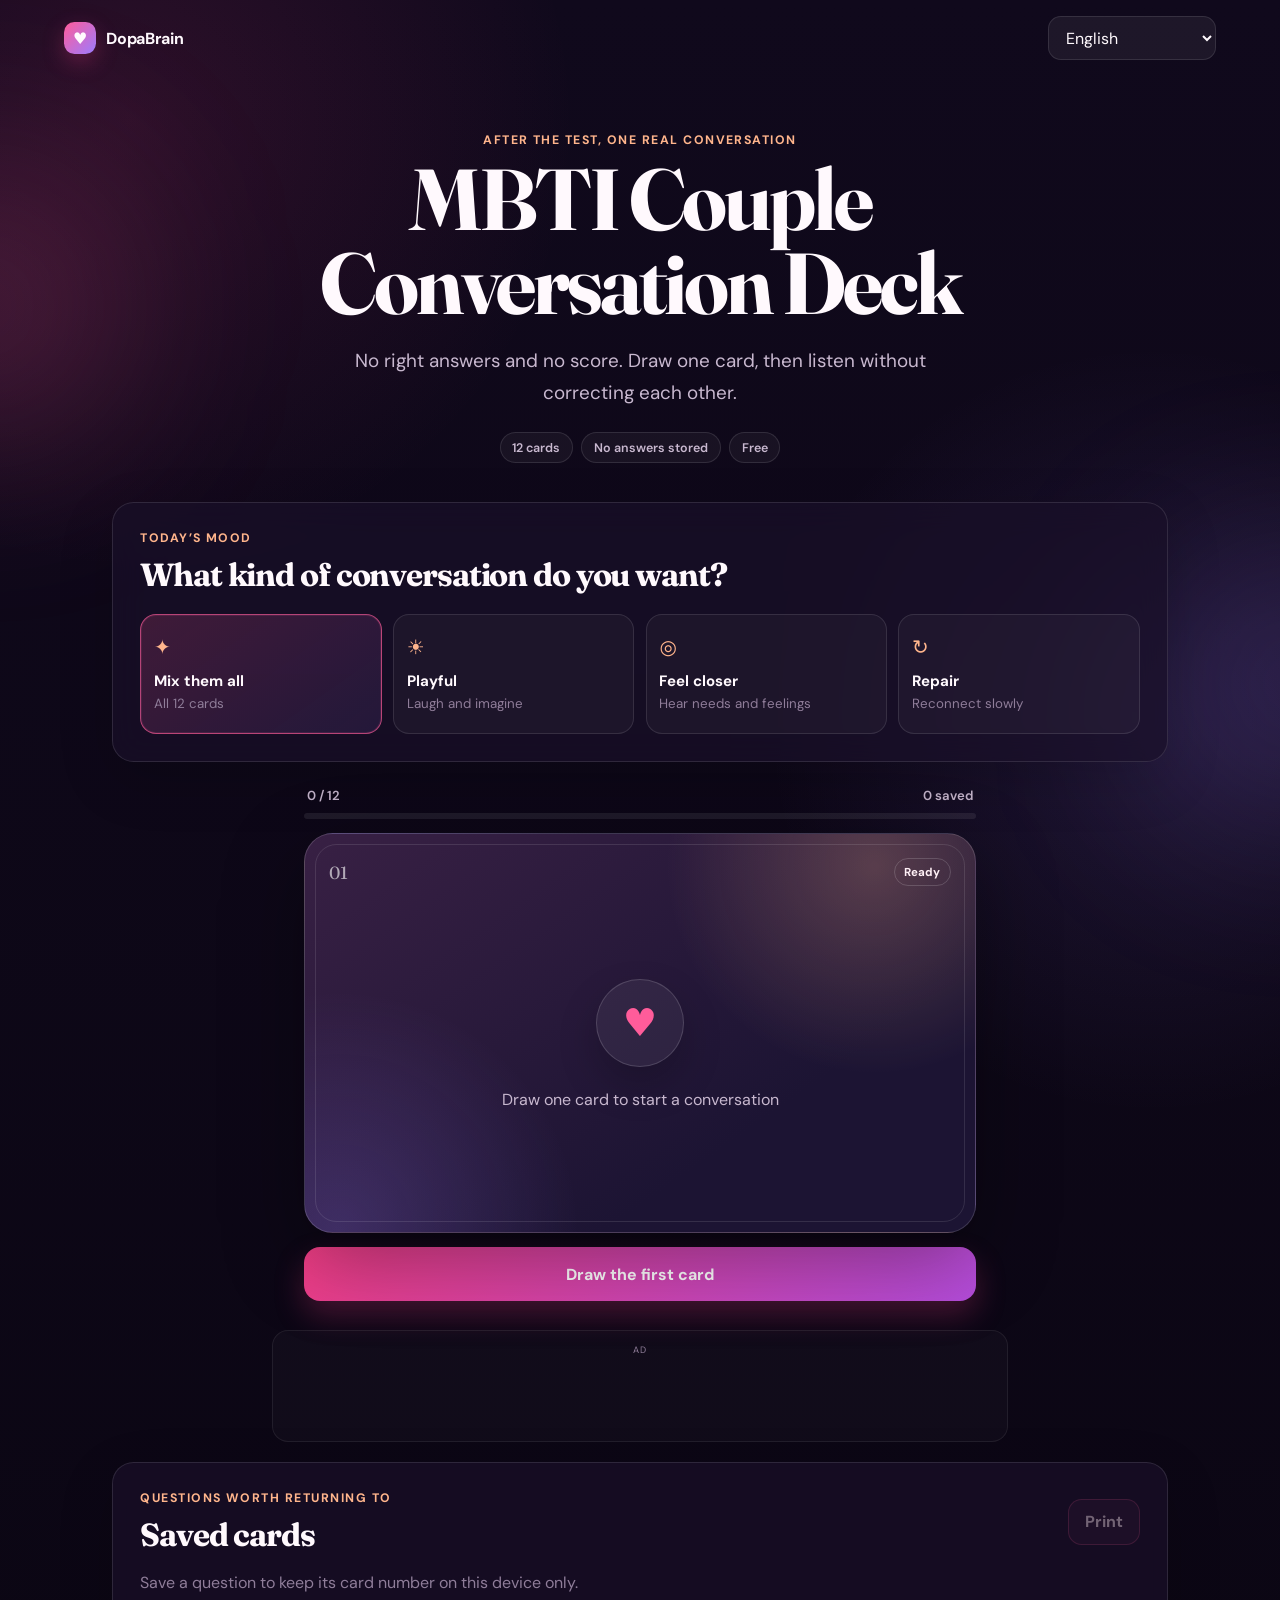
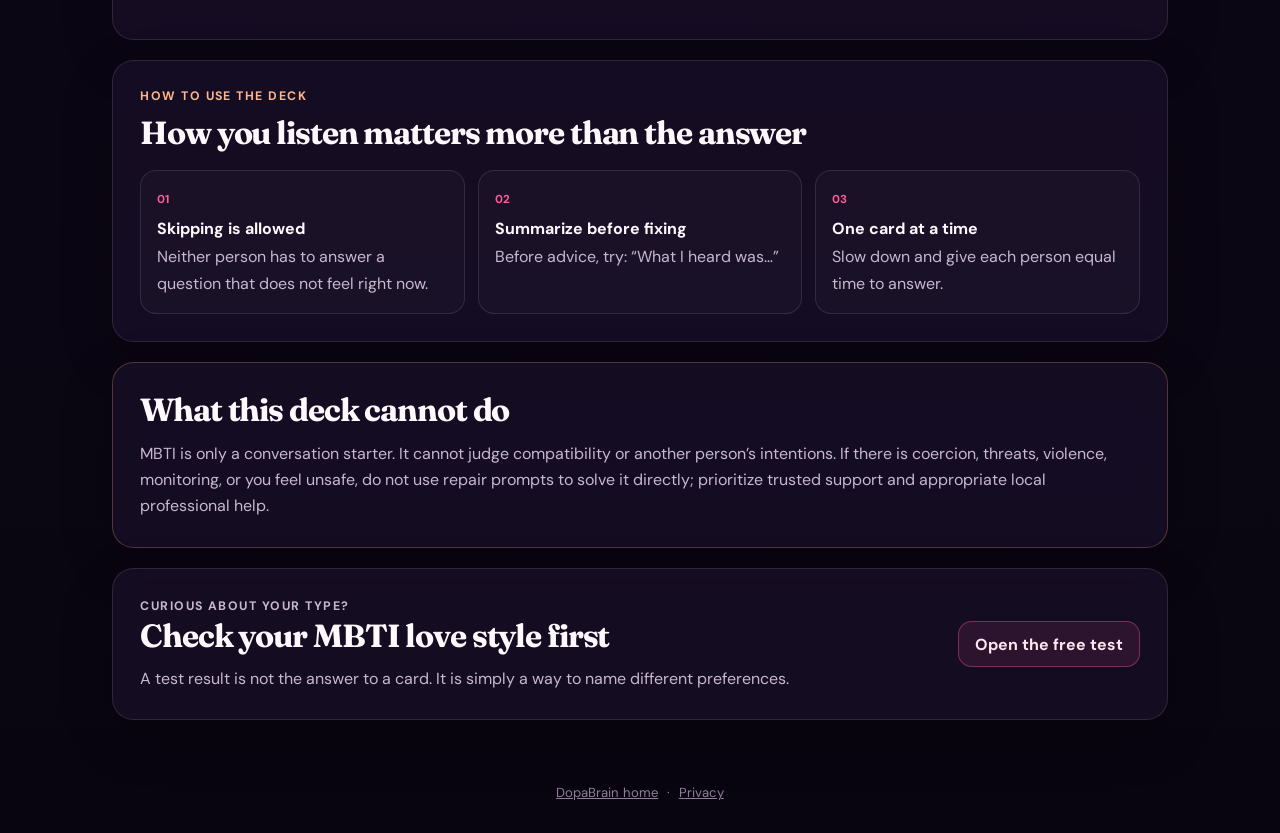
==== deck.html @ a2ca95bc "Add couple conversation card deck" ====
<!DOCTYPE html>
<html lang="ko">
<head>
  <meta charset="UTF-8">
  <meta name="viewport" content="width=device-width,initial-scale=1,viewport-fit=cover">
  <meta name="robots" content="index,follow,max-image-preview:large">
  <title>MBTI 커플 대화 카드 12장 | 무료 Conversation Deck</title>
  <meta name="description" content="커플이 함께 뽑는 무료 대화 카드 12장. 가벼운 질문, 더 가까워지는 질문, 관계 회복 질문을 중복 없이 뽑고 저장·공유·인쇄하세요.">
  <meta name="keywords" content="커플 질문,MBTI 커플,연애 질문,커플 대화 카드,couple questions,conversation cards">
  <meta name="theme-color" content="#190f2d">
  <link rel="canonical" href="https://dopabrain.com/mbti-love/deck.html">
  <link rel="alternate" hreflang="ko" href="https://dopabrain.com/mbti-love/deck.html?lang=ko">
  <link rel="alternate" hreflang="en" href="https://dopabrain.com/mbti-love/deck.html?lang=en">
  <link rel="alternate" hreflang="zh" href="https://dopabrain.com/mbti-love/deck.html?lang=zh">
  <link rel="alternate" hreflang="hi" href="https://dopabrain.com/mbti-love/deck.html?lang=hi">
  <link rel="alternate" hreflang="ru" href="https://dopabrain.com/mbti-love/deck.html?lang=ru">
  <link rel="alternate" hreflang="ja" href="https://dopabrain.com/mbti-love/deck.html?lang=ja">
  <link rel="alternate" hreflang="es" href="https://dopabrain.com/mbti-love/deck.html?lang=es">
  <link rel="alternate" hreflang="pt" href="https://dopabrain.com/mbti-love/deck.html?lang=pt">
  <link rel="alternate" hreflang="id" href="https://dopabrain.com/mbti-love/deck.html?lang=id">
  <link rel="alternate" hreflang="tr" href="https://dopabrain.com/mbti-love/deck.html?lang=tr">
  <link rel="alternate" hreflang="de" href="https://dopabrain.com/mbti-love/deck.html?lang=de">
  <link rel="alternate" hreflang="fr" href="https://dopabrain.com/mbti-love/deck.html?lang=fr">
  <link rel="alternate" hreflang="x-default" href="https://dopabrain.com/mbti-love/deck.html">
  <meta property="og:type" content="website">
  <meta property="og:url" content="https://dopabrain.com/mbti-love/deck.html">
  <meta property="og:title" content="MBTI Couple Conversation Deck">
  <meta property="og:description" content="Draw 12 free couple conversation cards. Save, share, and print the questions worth keeping.">
  <meta property="og:image" content="https://dopabrain.com/mbti-love/og-image.jpg">
  <meta name="twitter:card" content="summary_large_image">
  <meta name="twitter:title" content="MBTI Couple Conversation Deck">
  <meta name="twitter:description" content="12 free conversation cards for couples.">
  <meta name="twitter:image" content="https://dopabrain.com/mbti-love/og-image.jpg">
  <link rel="preconnect" href="https://fonts.googleapis.com">
  <link rel="preconnect" href="https://fonts.gstatic.com" crossorigin>
  <link href="https://fonts.googleapis.com/css2?family=DM+Sans:wght@400;500;600;700&family=Fraunces:opsz,wght@9..144,700;9..144,800&display=swap" rel="stylesheet">
  <link rel="stylesheet" href="css/deck.css">
  <script async src="https://pagead2.googlesyndication.com/pagead/js/adsbygoogle.js?client=ca-pub-3600813755953882" crossorigin="anonymous"></script>
  <script async src="https://www.googletagmanager.com/gtag/js?id=G-J8GSWM40TV"></script>
  <script>window.dataLayer=window.dataLayer||[];function gtag(){dataLayer.push(arguments)}gtag('js',new Date());gtag('config','G-J8GSWM40TV');</script>
  <script type="application/ld+json">
  {
    "@context":"https://schema.org",
    "@type":"WebApplication",
    "name":"MBTI Couple Conversation Deck",
    "url":"https://dopabrain.com/mbti-love/deck.html",
    "applicationCategory":"LifestyleApplication",
    "operatingSystem":"Any",
    "isAccessibleForFree":true,
    "inLanguage":["ko","en","zh","hi","ru","ja","es","pt","id","tr","de","fr"],
    "description":"A private 12-card conversation deck for couples with playful, connection, and repair prompts.",
    "offers":{"@type":"Offer","price":"0","priceCurrency":"USD"},
    "publisher":{"@type":"Organization","name":"DopaBrain","url":"https://dopabrain.com"}
  }
  </script>
  <script type="application/ld+json">
  {
    "@context":"https://schema.org",
    "@type":"FAQPage",
    "mainEntity":[
      {"@type":"Question","name":"Do we need to know both MBTI types?","acceptedAnswer":{"@type":"Answer","text":"No. The deck works without any MBTI result. A type can be carried in only as a conversation starter."}},
      {"@type":"Question","name":"Are our answers stored?","acceptedAnswer":{"@type":"Answer","text":"No answers are requested or sent. Only favorite card numbers can be saved locally in your browser."}},
      {"@type":"Question","name":"Is this relationship advice or a compatibility score?","acceptedAnswer":{"@type":"Answer","text":"No. The cards are optional conversation prompts, not a diagnosis, score, or substitute for professional support."}}
    ]
  }
  </script>
</head>
<body>
  <a class="skip-link" href="#deck-main" data-t="skip">본문으로 건너뛰기</a>
  <div class="ambient ambient-one" aria-hidden="true"></div>
  <div class="ambient ambient-two" aria-hidden="true"></div>

  <header class="topbar">
    <a class="brand" href="/mbti-love/" id="test-link-top">
      <span class="brand-mark" aria-hidden="true">♥</span>
      <span>DopaBrain</span>
    </a>
    <label class="lang-label">
      <span class="sr-only" data-t="language">언어</span>
      <select id="language-select" aria-label="Language">
        <option value="ko">한국어</option>
        <option value="en">English</option>
        <option value="zh">简体中文</option>
        <option value="hi">हिन्दी</option>
        <option value="ru">Русский</option>
        <option value="ja">日本語</option>
        <option value="es">Español</option>
        <option value="pt">Português</option>
        <option value="id">Bahasa Indonesia</option>
        <option value="tr">Türkçe</option>
        <option value="de">Deutsch</option>
        <option value="fr">Français</option>
      </select>
    </label>
  </header>

  <main id="deck-main">
    <section class="hero" aria-labelledby="page-title">
      <p class="eyebrow" data-t="eyebrow">테스트 다음에, 실제 대화 한 장</p>
      <h1 id="page-title" data-t="title">MBTI 커플 대화 카드</h1>
      <p class="hero-sub" data-t="subtitle">정답도 점수도 없습니다. 한 장씩 뽑고, 서로의 답을 고치지 말고 들어보세요.</p>
      <div class="hero-meta">
        <span data-t="metaCards">12장</span>
        <span data-t="metaPrivate">답변 저장 안 함</span>
        <span data-t="metaFree">무료</span>
      </div>
      <div class="type-chip hidden" id="type-chip"></div>
    </section>

    <section class="mode-panel" aria-labelledby="mode-title">
      <div>
        <p class="section-kicker" data-t="chooseKicker">오늘의 분위기</p>
        <h2 id="mode-title" data-t="chooseTitle">어떤 대화를 원하나요?</h2>
      </div>
      <div class="mode-grid" role="radiogroup" aria-label="Conversation mode">
        <button class="mode-btn is-active" type="button" data-mode="all" aria-pressed="true">
          <span aria-hidden="true">✦</span><strong data-t="modeAll">모두 섞기</strong><small data-t="modeAllDesc">12장을 골고루</small>
        </button>
        <button class="mode-btn" type="button" data-mode="playful" aria-pressed="false">
          <span aria-hidden="true">☀</span><strong data-t="modePlayful">가볍게</strong><small data-t="modePlayfulDesc">웃고 상상하기</small>
        </button>
        <button class="mode-btn" type="button" data-mode="connect" aria-pressed="false">
          <span aria-hidden="true">◎</span><strong data-t="modeConnect">더 가까이</strong><small data-t="modeConnectDesc">필요와 마음 듣기</small>
        </button>
        <button class="mode-btn" type="button" data-mode="repair" aria-pressed="false">
          <span aria-hidden="true">↻</span><strong data-t="modeRepair">관계 회복</strong><small data-t="modeRepairDesc">천천히 다시 연결</small>
        </button>
      </div>
    </section>

    <section class="deck-shell" aria-live="polite">
      <div class="deck-progress">
        <span id="progress-label">0 / 12</span>
        <span id="favorite-label">저장 0</span>
      </div>
      <div class="progress-track" aria-hidden="true"><span id="progress-fill"></span></div>

      <article class="conversation-card is-covered" id="conversation-card">
        <div class="card-topline">
          <span class="card-number" id="card-number">01</span>
          <span class="card-mode" id="card-mode" data-t="readyLabel">준비됨</span>
        </div>
        <div class="card-cover" id="card-cover">
          <span class="cover-heart" aria-hidden="true">♥</span>
          <p data-t="coverText">한 장을 뽑아 대화를 시작하세요</p>
        </div>
        <div class="card-face hidden" id="card-face">
          <p class="card-question" id="card-question"></p>
          <p class="card-note" id="card-note"></p>
        </div>
      </article>

      <div class="primary-actions">
        <button class="primary-btn" id="draw-btn" type="button" data-t="draw">첫 카드 뽑기</button>
        <button class="secondary-btn hidden" id="next-btn" type="button" data-t="next">다음 카드</button>
      </div>
      <div class="card-actions hidden" id="card-actions">
        <button type="button" id="favorite-btn"><span aria-hidden="true">♡</span><span data-t="favorite">저장</span></button>
        <button type="button" id="copy-btn"><span aria-hidden="true">⧉</span><span data-t="copy">복사</span></button>
        <button type="button" id="share-btn"><span aria-hidden="true">↗</span><span data-t="share">공유</span></button>
      </div>
      <button class="restart-btn hidden" id="restart-btn" type="button" data-t="restart">카드 다시 섞기</button>
    </section>

    <aside class="ad-slot" id="deck-ad" aria-label="Sponsored">
      <span class="ad-label">AD</span>
      <ins class="adsbygoogle"
           style="display:block"
           data-ad-client="ca-pub-3600813755953882"
           data-ad-slot="auto"
           data-ad-surface="couple_deck_inline"
           data-ad-format="auto"
           data-full-width-responsive="true"></ins>
    </aside>

    <section class="saved-panel" id="saved-panel" aria-labelledby="saved-title">
      <div class="saved-head">
        <div>
          <p class="section-kicker" data-t="savedKicker">다시 꺼내볼 질문</p>
          <h2 id="saved-title" data-t="savedTitle">저장한 카드</h2>
        </div>
        <button id="print-btn" type="button" disabled data-t="print">인쇄</button>
      </div>
      <p class="empty-saved" id="empty-saved" data-t="savedEmpty">마음에 남는 질문을 저장하면 이 기기에만 보관됩니다.</p>
      <ol class="saved-list" id="saved-list"></ol>
    </section>

    <section class="guide-panel">
      <p class="section-kicker" data-t="guideKicker">카드를 잘 쓰는 법</p>
      <h2 data-t="guideTitle">대답보다 듣는 방식이 더 중요해요</h2>
      <div class="guide-grid">
        <div><span>01</span><h3 data-t="guideOneTitle">건너뛰어도 됩니다</h3><p data-t="guideOneText">지금 맞지 않는 질문에는 답하지 않아도 됩니다.</p></div>
        <div><span>02</span><h3 data-t="guideTwoTitle">고치지 말고 요약하세요</h3><p data-t="guideTwoText">조언하기 전에 “내가 들은 건…”으로 확인해 보세요.</p></div>
        <div><span>03</span><h3 data-t="guideThreeTitle">한 번에 한 장만</h3><p data-t="guideThreeText">속도를 늦추고 답할 시간을 똑같이 나누세요.</p></div>
      </div>
    </section>

    <section class="boundary-note">
      <h2 data-t="boundaryTitle">이 덱의 경계</h2>
      <p data-t="boundaryText">MBTI는 대화의 출발점일 뿐, 관계의 적합성이나 상대의 의도를 판정하지 않습니다. 강요·위협·폭력·감시가 있거나 안전하지 않다면 회복 질문으로 직접 해결하려 하지 말고 신뢰할 수 있는 지원과 지역의 전문 도움을 우선하세요.</p>
    </section>

    <section class="test-cta">
      <div>
        <p class="section-kicker" data-t="testKicker">아직 내 유형이 궁금하다면</p>
        <h2 data-t="testTitle">MBTI 연애 스타일을 먼저 확인하세요</h2>
        <p data-t="testText">테스트 결과는 카드의 정답이 아니라, 서로 다른 선호를 말해 보는 출발점입니다.</p>
      </div>
      <a href="/mbti-love/" id="test-link-bottom" data-t="testAction">무료 테스트 열기</a>
    </section>
  </main>

  <footer>
    <a href="/portal/" data-t="home">DopaBrain 홈</a>
    <span>·</span>
    <a href="/portal/privacy-policy.html" data-t="privacy">개인정보처리방침</a>
  </footer>

  <div class="toast" id="toast" role="status" aria-live="polite"></div>
  <script src="js/deck.js"></script>
  <script>
  if ('serviceWorker' in navigator) {
    navigator.serviceWorker.register('sw.js').catch(function () {});
  }
  </script>
</body>
</html>
---- css/deck.css ----
:root {
  color-scheme: dark;
  --bg: #10091c;
  --bg-deep: #090510;
  --panel: rgba(31, 20, 49, 0.86);
  --panel-solid: #211632;
  --text: #fff9fd;
  --muted: #c8b8cf;
  --dim: #8f7d99;
  --pink: #ff5c9a;
  --pink-strong: #ef3d84;
  --peach: #ffb58c;
  --violet: #9c7cff;
  --line: rgba(255, 255, 255, 0.11);
  --shadow: 0 28px 80px rgba(0, 0, 0, 0.34);
  font-family: "DM Sans", system-ui, -apple-system, BlinkMacSystemFont, sans-serif;
}

* { box-sizing: border-box; }
html { scroll-behavior: smooth; }
body {
  min-height: 100vh;
  margin: 0;
  background:
    radial-gradient(circle at 10% 5%, rgba(239, 61, 132, 0.13), transparent 28rem),
    radial-gradient(circle at 90% 30%, rgba(156, 124, 255, 0.12), transparent 24rem),
    linear-gradient(180deg, var(--bg), var(--bg-deep));
  color: var(--text);
  overflow-x: hidden;
}
button, select, a { font: inherit; }
button, a { -webkit-tap-highlight-color: transparent; }
button { color: inherit; }
a { color: inherit; }

.ambient {
  position: fixed;
  width: 18rem;
  height: 18rem;
  border-radius: 50%;
  filter: blur(90px);
  pointer-events: none;
  z-index: -1;
}
.ambient-one { top: 18%; left: -10rem; background: rgba(255, 92, 154, 0.2); }
.ambient-two { right: -10rem; bottom: 8%; background: rgba(156, 124, 255, 0.18); }

.skip-link {
  position: fixed;
  top: -5rem;
  left: 1rem;
  z-index: 100;
  padding: .75rem 1rem;
  border-radius: .75rem;
  background: #fff;
  color: #111;
}
.skip-link:focus { top: 1rem; }
.sr-only {
  position: absolute;
  width: 1px;
  height: 1px;
  padding: 0;
  margin: -1px;
  overflow: hidden;
  clip: rect(0, 0, 0, 0);
  white-space: nowrap;
  border: 0;
}
.hidden { display: none !important; }

.topbar {
  width: min(72rem, calc(100% - 2rem));
  margin: 0 auto;
  min-height: 4.75rem;
  display: flex;
  align-items: center;
  justify-content: space-between;
}
.brand {
  display: inline-flex;
  align-items: center;
  gap: .65rem;
  text-decoration: none;
  font-weight: 700;
  letter-spacing: -.02em;
}
.brand-mark {
  display: grid;
  place-items: center;
  width: 2rem;
  height: 2rem;
  border-radius: .65rem;
  background: linear-gradient(135deg, var(--pink), var(--violet));
  box-shadow: 0 8px 22px rgba(239, 61, 132, .28);
}
.lang-label select {
  min-height: 2.75rem;
  max-width: 10.5rem;
  padding: 0 2.3rem 0 .8rem;
  border: 1px solid var(--line);
  border-radius: .8rem;
  background: rgba(255,255,255,.06);
  color: var(--text);
}
.lang-label option { color: #111; }

main {
  width: min(66rem, calc(100% - 2rem));
  margin: 0 auto;
  padding-bottom: 4rem;
}
.hero {
  max-width: 48rem;
  margin: 3.5rem auto 2.4rem;
  text-align: center;
}
.eyebrow, .section-kicker {
  margin: 0 0 .55rem;
  color: var(--peach);
  font-size: .77rem;
  font-weight: 700;
  letter-spacing: .12em;
  text-transform: uppercase;
}
h1, h2 {
  font-family: "Fraunces", Georgia, serif;
  letter-spacing: -.035em;
}
h1 {
  margin: 0;
  font-size: clamp(2.45rem, 8vw, 5.4rem);
  line-height: .98;
}
.hero-sub {
  max-width: 40rem;
  margin: 1.2rem auto 0;
  color: var(--muted);
  font-size: clamp(1rem, 2.4vw, 1.18rem);
  line-height: 1.7;
}
.hero-meta {
  display: flex;
  flex-wrap: wrap;
  justify-content: center;
  gap: .55rem;
  margin-top: 1.4rem;
}
.hero-meta span, .type-chip {
  padding: .42rem .72rem;
  border: 1px solid var(--line);
  border-radius: 999px;
  background: rgba(255,255,255,.045);
  color: var(--muted);
  font-size: .78rem;
  font-weight: 600;
}
.type-chip {
  display: inline-flex;
  margin-top: .75rem;
  color: #ffe4ef;
  border-color: rgba(255,92,154,.35);
  background: rgba(255,92,154,.1);
}

.mode-panel, .saved-panel, .guide-panel, .boundary-note, .test-cta {
  margin-top: 1.25rem;
  padding: clamp(1.1rem, 3vw, 1.7rem);
  border: 1px solid var(--line);
  border-radius: 1.35rem;
  background: rgba(26, 16, 41, .72);
  box-shadow: 0 18px 55px rgba(0,0,0,.16);
  backdrop-filter: blur(16px);
}
.mode-panel h2, .saved-panel h2, .guide-panel h2, .boundary-note h2, .test-cta h2 {
  margin: 0;
  font-size: clamp(1.45rem, 4vw, 2rem);
}
.mode-grid {
  display: grid;
  grid-template-columns: repeat(4, 1fr);
  gap: .7rem;
  margin-top: 1.25rem;
}
.mode-btn {
  min-height: 7.5rem;
  padding: 1rem .8rem;
  border: 1px solid var(--line);
  border-radius: 1rem;
  background: rgba(255,255,255,.035);
  cursor: pointer;
  text-align: left;
  transition: transform .18s ease, border-color .18s ease, background .18s ease;
}
.mode-btn:hover { transform: translateY(-2px); border-color: rgba(255,181,140,.4); }
.mode-btn.is-active {
  border-color: rgba(255,92,154,.65);
  background: linear-gradient(145deg, rgba(255,92,154,.18), rgba(156,124,255,.1));
  box-shadow: inset 0 0 0 1px rgba(255,92,154,.12);
}
.mode-btn > span { display: block; color: var(--peach); font-size: 1.25rem; }
.mode-btn strong { display: block; margin-top: .65rem; font-size: .94rem; }
.mode-btn small { display: block; margin-top: .28rem; color: var(--dim); line-height: 1.35; }

.deck-shell {
  width: min(42rem, 100%);
  margin: 1.6rem auto 0;
}
.deck-progress {
  display: flex;
  justify-content: space-between;
  margin: 0 .2rem .55rem;
  color: var(--muted);
  font-size: .82rem;
  font-weight: 600;
}
.progress-track {
  height: .34rem;
  margin-bottom: .9rem;
  overflow: hidden;
  border-radius: 999px;
  background: rgba(255,255,255,.08);
}
.progress-track span {
  display: block;
  width: 0;
  height: 100%;
  border-radius: inherit;
  background: linear-gradient(90deg, var(--pink), var(--peach));
  transition: width .3s ease;
}
.conversation-card {
  position: relative;
  min-height: 25rem;
  padding: 1.5rem;
  overflow: hidden;
  border: 1px solid rgba(255,255,255,.15);
  border-radius: 1.8rem;
  background:
    radial-gradient(circle at 85% 8%, rgba(255,181,140,.24), transparent 13rem),
    radial-gradient(circle at 5% 100%, rgba(156,124,255,.22), transparent 15rem),
    linear-gradient(145deg, #382044, #1c1433 70%);
  box-shadow: var(--shadow);
}
.conversation-card::before {
  content: "";
  position: absolute;
  inset: .65rem;
  border: 1px solid rgba(255,255,255,.11);
  border-radius: 1.35rem;
  pointer-events: none;
}
.card-topline {
  position: relative;
  z-index: 2;
  display: flex;
  align-items: center;
  justify-content: space-between;
}
.card-number {
  font-family: "Fraunces", serif;
  color: rgba(255,255,255,.62);
  font-size: 1.1rem;
}
.card-mode {
  padding: .35rem .6rem;
  border: 1px solid rgba(255,255,255,.16);
  border-radius: 999px;
  color: #fff0f6;
  font-size: .72rem;
  font-weight: 700;
}
.card-cover, .card-face {
  position: relative;
  z-index: 1;
  min-height: 20rem;
  display: flex;
  flex-direction: column;
  align-items: center;
  justify-content: center;
  text-align: center;
}
.cover-heart {
  display: grid;
  place-items: center;
  width: 5.5rem;
  height: 5.5rem;
  border: 1px solid rgba(255,255,255,.15);
  border-radius: 50%;
  background: rgba(255,255,255,.06);
  color: var(--pink);
  font-size: 2.4rem;
  box-shadow: 0 18px 40px rgba(0,0,0,.2);
}
.card-cover p {
  max-width: 18rem;
  margin: 1.3rem 0 0;
  color: var(--muted);
  line-height: 1.55;
}
.card-question {
  max-width: 33rem;
  margin: 0;
  font-family: "Fraunces", Georgia, serif;
  font-size: clamp(1.75rem, 5.4vw, 2.7rem);
  font-weight: 700;
  line-height: 1.25;
  letter-spacing: -.025em;
}
.card-note {
  max-width: 27rem;
  margin: 1.5rem 0 0;
  color: var(--muted);
  font-size: .92rem;
  line-height: 1.6;
}
.conversation-card.card-enter { animation: cardIn .34s ease both; }
@keyframes cardIn {
  from { opacity: .35; transform: translateY(12px) rotate(.5deg); }
  to { opacity: 1; transform: none; }
}

.primary-actions {
  display: grid;
  grid-template-columns: 1fr 1fr;
  gap: .7rem;
  margin-top: .9rem;
}
.primary-btn, .secondary-btn, .restart-btn {
  min-height: 3.35rem;
  border-radius: 1rem;
  cursor: pointer;
  font-weight: 700;
}
.primary-btn {
  grid-column: 1 / -1;
  border: 0;
  background: linear-gradient(135deg, var(--pink-strong), #b34cda);
  color: #fff;
  box-shadow: 0 14px 30px rgba(239,61,132,.25);
}
.secondary-btn {
  grid-column: 1 / -1;
  border: 1px solid rgba(255,92,154,.45);
  background: rgba(255,92,154,.1);
}
.card-actions {
  display: grid;
  grid-template-columns: repeat(3, 1fr);
  gap: .55rem;
  margin-top: .65rem;
}
.card-actions button {
  min-height: 3rem;
  border: 1px solid var(--line);
  border-radius: .9rem;
  background: rgba(255,255,255,.045);
  cursor: pointer;
}
.card-actions button span:first-child { margin-right: .25rem; color: var(--peach); }
.card-actions button.is-saved {
  border-color: rgba(255,92,154,.5);
  background: rgba(255,92,154,.12);
}
.restart-btn {
  width: 100%;
  margin-top: .65rem;
  border: 1px solid var(--line);
  background: transparent;
  color: var(--muted);
}
button:focus-visible, a:focus-visible, select:focus-visible {
  outline: 3px solid #ffd0e2;
  outline-offset: 3px;
}

.ad-slot {
  width: min(46rem, 100%);
  min-height: 7rem;
  margin: 1.8rem auto 0;
  padding: .8rem;
  border: 1px solid rgba(255,255,255,.07);
  border-radius: 1rem;
  background: rgba(255,255,255,.025);
  text-align: center;
}
.ad-label {
  display: block;
  margin-bottom: .35rem;
  color: var(--dim);
  font-size: .58rem;
  letter-spacing: .14em;
}

.saved-head, .test-cta {
  display: flex;
  align-items: center;
  justify-content: space-between;
  gap: 1rem;
}
.saved-head button, .test-cta a {
  flex: 0 0 auto;
  min-height: 2.8rem;
  padding: .7rem 1rem;
  border: 1px solid rgba(255,92,154,.38);
  border-radius: .85rem;
  background: rgba(255,92,154,.1);
  color: #ffe5ef;
  text-decoration: none;
  cursor: pointer;
  font-weight: 700;
}
.saved-head button:disabled { opacity: .4; cursor: not-allowed; }
.empty-saved {
  margin: 1rem 0 0;
  color: var(--dim);
  line-height: 1.6;
}
.saved-list {
  display: grid;
  gap: .6rem;
  margin: 1rem 0 0;
  padding: 0;
  list-style: none;
}
.saved-list li {
  display: grid;
  grid-template-columns: auto 1fr auto;
  align-items: center;
  gap: .8rem;
  padding: .85rem;
  border: 1px solid var(--line);
  border-radius: .9rem;
  background: rgba(255,255,255,.03);
}
.saved-index {
  color: var(--peach);
  font-family: "Fraunces", serif;
}
.saved-question { color: var(--muted); line-height: 1.45; }
.saved-remove {
  width: 2.4rem;
  height: 2.4rem;
  border: 0;
  border-radius: 50%;
  background: rgba(255,255,255,.05);
  cursor: pointer;
}

.guide-grid {
  display: grid;
  grid-template-columns: repeat(3, 1fr);
  gap: .8rem;
  margin-top: 1.15rem;
}
.guide-grid > div {
  padding: 1rem;
  border: 1px solid var(--line);
  border-radius: 1rem;
  background: rgba(255,255,255,.025);
}
.guide-grid span { color: var(--pink); font-size: .72rem; font-weight: 700; }
.guide-grid h3 { margin: .6rem 0 .35rem; font-size: 1rem; }
.guide-grid p, .boundary-note p, .test-cta p {
  margin: 0;
  color: var(--muted);
  line-height: 1.65;
}
.boundary-note { border-color: rgba(255,181,140,.25); }
.boundary-note p { margin-top: .7rem; }
.test-cta > div { max-width: 42rem; }
.test-cta p:last-child { margin-top: .65rem; }

footer {
  width: min(66rem, calc(100% - 2rem));
  margin: 0 auto;
  padding: 0 0 2rem;
  display: flex;
  justify-content: center;
  gap: .55rem;
  color: var(--dim);
  font-size: .82rem;
}
.toast {
  position: fixed;
  left: 50%;
  bottom: max(1.2rem, env(safe-area-inset-bottom));
  z-index: 50;
  max-width: calc(100% - 2rem);
  padding: .72rem 1rem;
  border: 1px solid rgba(255,255,255,.16);
  border-radius: 999px;
  background: #2a1b37;
  box-shadow: 0 14px 35px rgba(0,0,0,.35);
  color: #fff;
  opacity: 0;
  pointer-events: none;
  transform: translate(-50%, 1rem);
  transition: .22s ease;
}
.toast.is-visible { opacity: 1; transform: translate(-50%, 0); }

@media (max-width: 760px) {
  .topbar { width: min(100% - 1.25rem, 66rem); }
  main { width: min(100% - 1.25rem, 66rem); }
  .hero { margin-top: 2.5rem; }
  .mode-grid { grid-template-columns: 1fr 1fr; }
  .mode-btn { min-height: 6.8rem; }
  .conversation-card { min-height: 23rem; padding: 1.2rem; }
  .card-cover, .card-face { min-height: 18.5rem; }
  .guide-grid { grid-template-columns: 1fr; }
  .test-cta { align-items: flex-start; flex-direction: column; }
}

@media (max-width: 420px) {
  .brand span:last-child { display: none; }
  .lang-label select { max-width: 8.7rem; }
  .mode-panel, .saved-panel, .guide-panel, .boundary-note, .test-cta { border-radius: 1.05rem; }
  .mode-grid { gap: .5rem; }
  .mode-btn { min-height: 6.4rem; padding: .8rem .7rem; }
  .mode-btn small { font-size: .72rem; }
  .conversation-card { min-height: 21.5rem; border-radius: 1.35rem; }
  .card-cover, .card-face { min-height: 17rem; }
  .card-actions button span:last-child { font-size: .78rem; }
  .saved-list li { grid-template-columns: auto 1fr auto; gap: .55rem; }
}

@media (prefers-reduced-motion: reduce) {
  *, *::before, *::after { scroll-behavior: auto !important; animation: none !important; transition: none !important; }
}

@media print {
  body { background: #fff; color: #111; }
  .topbar, .hero, .mode-panel, .deck-shell, .ad-slot, .guide-panel, .boundary-note, .test-cta, footer, .toast { display: none !important; }
  main { width: 100%; padding: 0; }
  .saved-panel { margin: 0; border: 0; background: #fff; box-shadow: none; }
  .saved-head button, .empty-saved, .saved-remove { display: none !important; }
  .saved-list li { break-inside: avoid; border-color: #bbb; background: #fff; color: #111; }
  .saved-question { color: #222; }
}
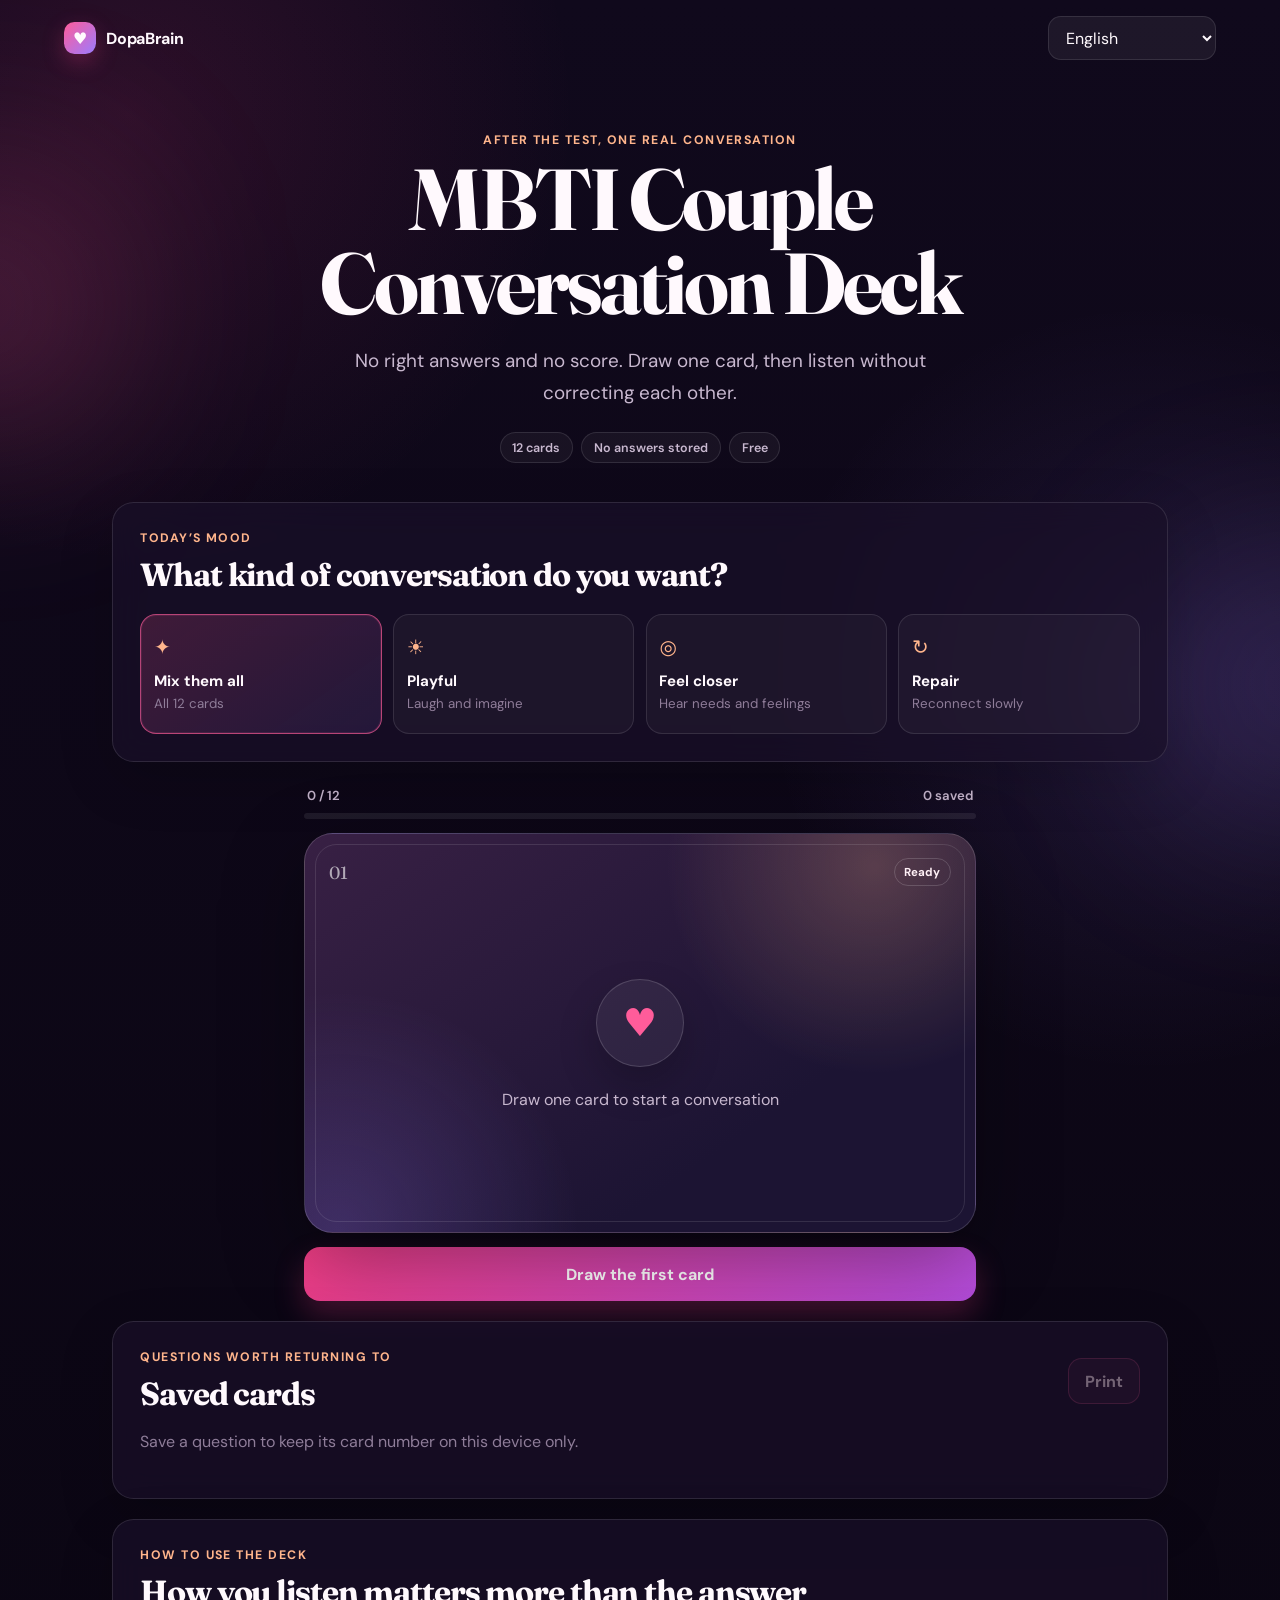
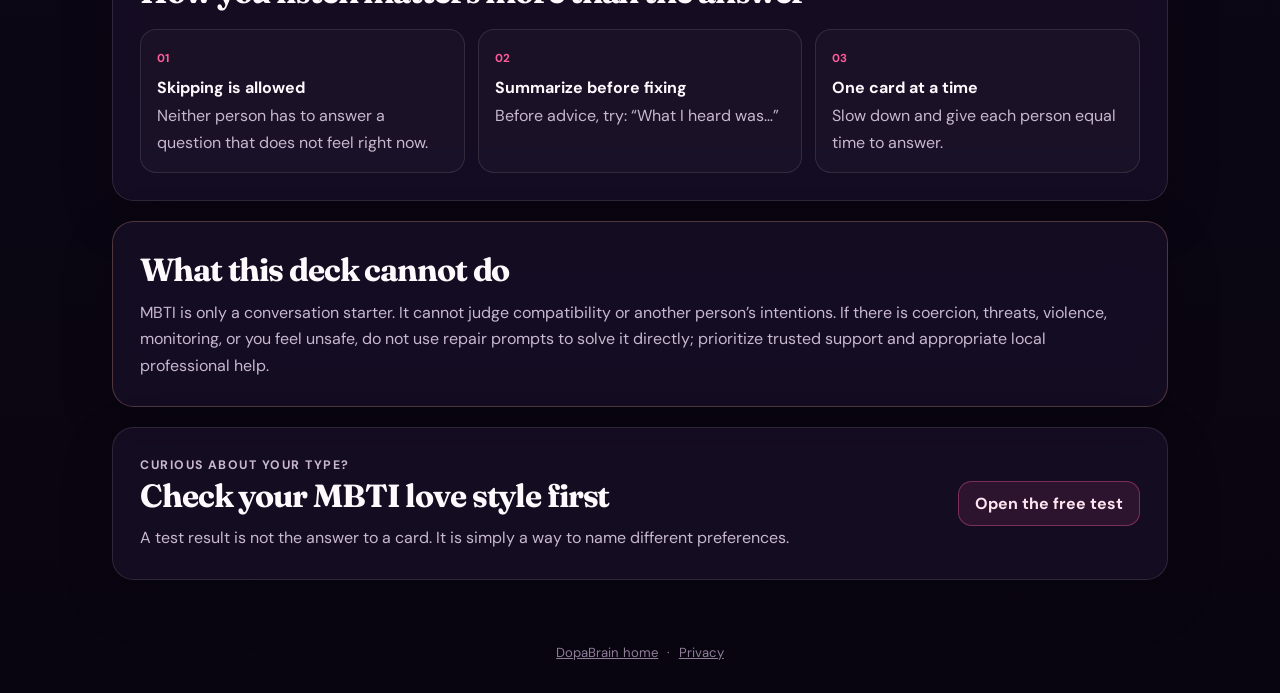
==== commit fc4a3338: "Replace MBTI compatibility claims with preference reflection" ====
--- a/deck.html
+++ b/deck.html
@@ -35,7 +35,6 @@
   <link rel="preconnect" href="https://fonts.gstatic.com" crossorigin>
   <link href="https://fonts.googleapis.com/css2?family=DM+Sans:wght@400;500;600;700&family=Fraunces:opsz,wght@9..144,700;9..144,800&display=swap" rel="stylesheet">
   <link rel="stylesheet" href="css/deck.css">
-  <script async src="https://pagead2.googlesyndication.com/pagead/js/adsbygoogle.js?client=ca-pub-3600813755953882" crossorigin="anonymous"></script>
   <script async src="https://www.googletagmanager.com/gtag/js?id=G-J8GSWM40TV"></script>
   <script>window.dataLayer=window.dataLayer||[];function gtag(){dataLayer.push(arguments)}gtag('js',new Date());gtag('config','G-J8GSWM40TV');</script>
   <script type="application/ld+json">
@@ -53,19 +52,8 @@
     "publisher":{"@type":"Organization","name":"DopaBrain","url":"https://dopabrain.com"}
   }
   </script>
-  <script type="application/ld+json">
-  {
-    "@context":"https://schema.org",
-    "@type":"FAQPage",
-    "mainEntity":[
-      {"@type":"Question","name":"Do we need to know both MBTI types?","acceptedAnswer":{"@type":"Answer","text":"No. The deck works without any MBTI result. A type can be carried in only as a conversation starter."}},
-      {"@type":"Question","name":"Are our answers stored?","acceptedAnswer":{"@type":"Answer","text":"No answers are requested or sent. Only favorite card numbers can be saved locally in your browser."}},
-      {"@type":"Question","name":"Is this relationship advice or a compatibility score?","acceptedAnswer":{"@type":"Answer","text":"No. The cards are optional conversation prompts, not a diagnosis, score, or substitute for professional support."}}
-    ]
-  }
-  </script>
 </head>
-<body>
+<body data-ad-serving="suspended-invalid-traffic-2026-09-03">
   <a class="skip-link" href="#deck-main" data-t="skip">본문으로 건너뛰기</a>
   <div class="ambient ambient-one" aria-hidden="true"></div>
   <div class="ambient ambient-two" aria-hidden="true"></div>
@@ -162,17 +150,6 @@
       <button class="restart-btn hidden" id="restart-btn" type="button" data-t="restart">카드 다시 섞기</button>
     </section>
 
-    <aside class="ad-slot" id="deck-ad" aria-label="Sponsored">
-      <span class="ad-label">AD</span>
-      <ins class="adsbygoogle"
-           style="display:block"
-           data-ad-client="ca-pub-3600813755953882"
-           data-ad-slot="auto"
-           data-ad-surface="couple_deck_inline"
-           data-ad-format="auto"
-           data-full-width-responsive="true"></ins>
-    </aside>
-
     <section class="saved-panel" id="saved-panel" aria-labelledby="saved-title">
       <div class="saved-head">
         <div>
